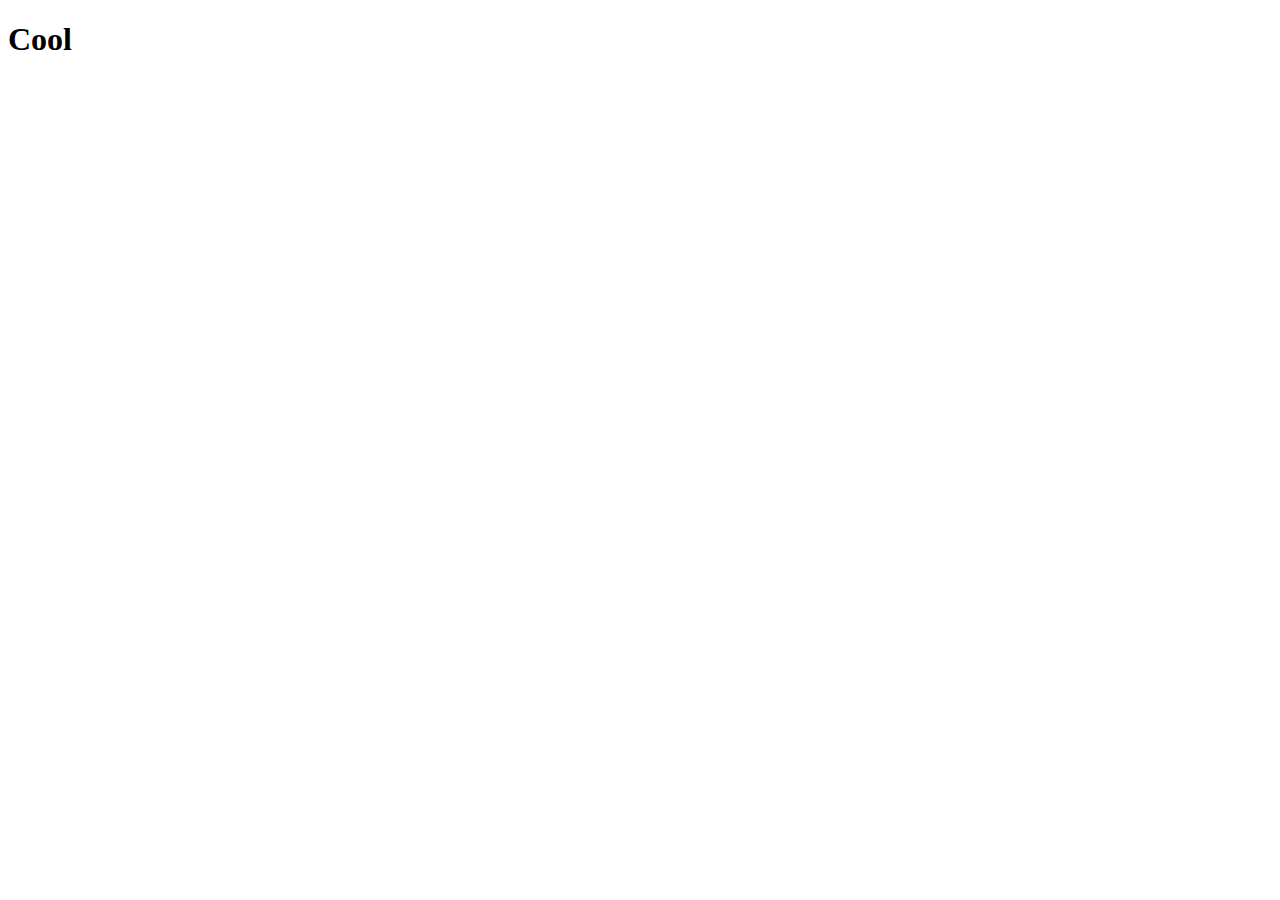
==== projet/frontend/forum/index.html @ 2163d8bb "Update" ====
<!DOCTYPE html>
<html lang="en">
<head>
    <meta charset="UTF-8">
    <meta name="viewport" content="width=device-width, initial-scale=1.0">
    <title>Document</title>
</head>
<body>
    <h1>Cool</h1>
</body>
</html>
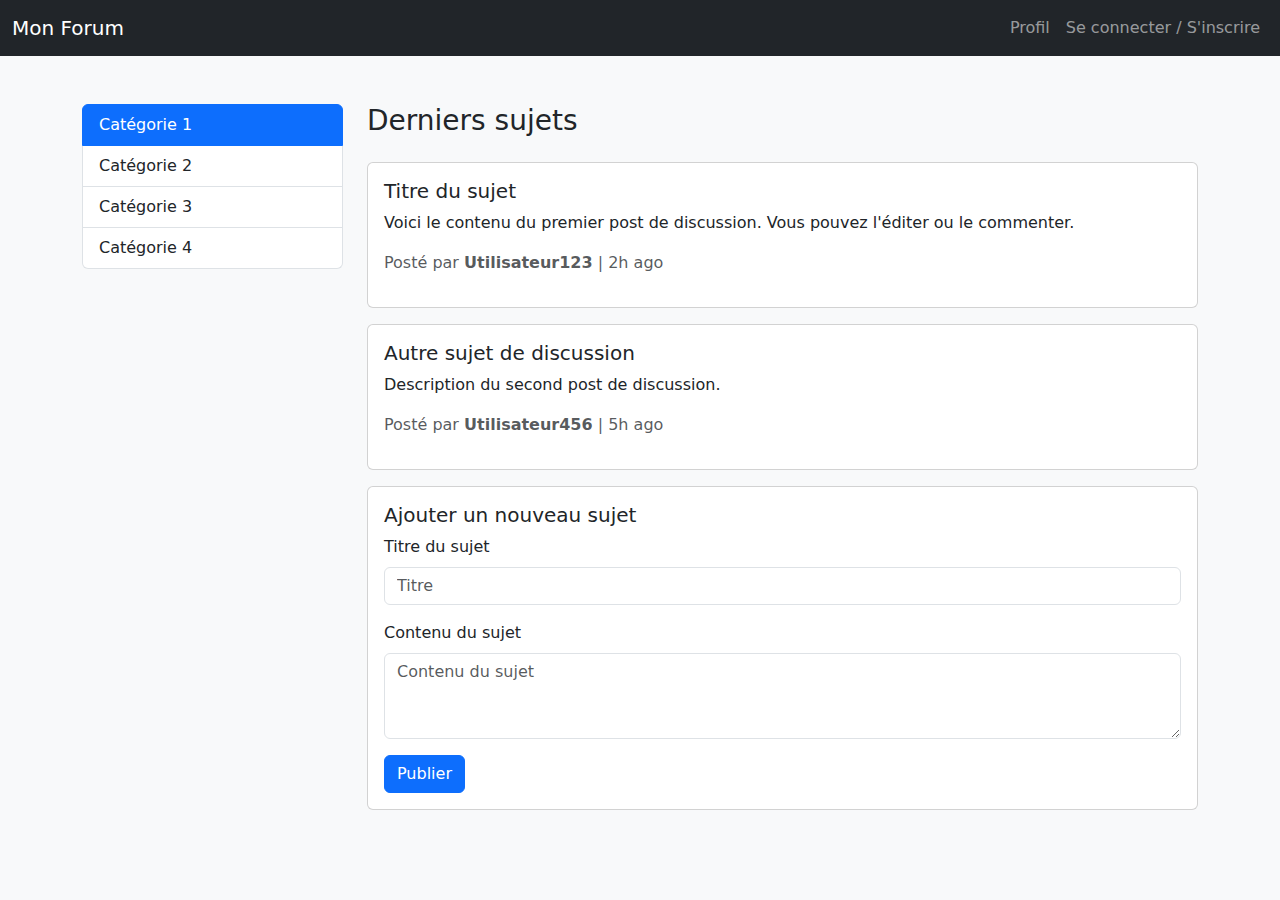
==== commit 961c4a58: "Ajout de la session" ====
--- a/projet/frontend/forum/index.html
+++ b/projet/frontend/forum/index.html
@@ -1,11 +1,110 @@
 <!DOCTYPE html>
-<html lang="en">
+<html lang="fr">
+
 <head>
     <meta charset="UTF-8">
-    <meta name="viewport" content="width=device-width, initial-scale=1.0">
-    <title>Document</title>
+    <meta name="viewport" content="width=device-width, initial-scale=1">
+    <title>Forum - Reddit-like</title>
+    <link href="https://cdn.jsdelivr.net/npm/bootstrap@5.3.3/dist/css/bootstrap.min.css" rel="stylesheet">
+    <script src="../jquery.js"></script>
+    <script src="script.js"></script>
 </head>
-<body>
-    <h1>Cool</h1>
+
+<body class="bg-light">
+
+    <!-- Navbar -->
+    <nav class="navbar navbar-expand-lg navbar-dark bg-dark">
+        <div class="container-fluid">
+            <a class="navbar-brand" href="#">Mon Forum</a>
+            <button class="navbar-toggler" type="button" data-bs-toggle="collapse" data-bs-target="#navbarNav"
+                aria-controls="navbarNav" aria-expanded="false" aria-label="Toggle navigation">
+                <span class="navbar-toggler-icon"></span>
+            </button>
+            <div class="collapse navbar-collapse" id="navbarNav">
+                <ul class="navbar-nav ms-auto">
+                    <li class="nav-item">
+                        <a class="nav-link" href="#">Profil</a>
+                    </li>
+                    <li class="nav-item">
+                        <a class="nav-link" connecte="false" href="#" id="connexion">Se connecter / S'inscrire</a>
+                    </li>
+                </ul>
+            </div>
+        </div>
+    </nav>
+
+    <!-- Forum Section -->
+    <div class="container py-5">
+        <div class="row">
+            <!-- Sidebar (pour les catégories, ou autre) -->
+            <div class="col-md-3">
+                <div class="list-group">
+                    <a href="#" class="list-group-item list-group-item-action active">Catégorie 1</a>
+                    <a href="#" class="list-group-item list-group-item-action">Catégorie 2</a>
+                    <a href="#" class="list-group-item list-group-item-action">Catégorie 3</a>
+                    <a href="#" class="list-group-item list-group-item-action">Catégorie 4</a>
+                </div>
+            </div>
+
+            <!-- Main Content -->
+            <div class="col-md-9">
+                <h3 class="mb-4">Derniers sujets</h3>
+
+                <!-- Post Example -->
+                <div class="card mb-3">
+                    <div class="card-body">
+                        <h5 class="card-title">Titre du sujet</h5>
+                        <p class="card-text">Voici le contenu du premier post de discussion. Vous pouvez l'éditer ou le
+                            commenter.</p>
+                        <p class="text-muted">Posté par <strong>Utilisateur123</strong> | 2h ago</p>
+
+                        <!-- Option admin (visible uniquement pour admin) -->
+                        <div class="admin-options" style="display: none">
+                            <a href="#" class="btn btn-warning">Supprimer</a>
+                            <a href="#" class="btn btn-secondary">Éditer</a>
+                        </div>
+                    </div>
+                </div>
+
+                <!-- Autres posts -->
+                <div class="card mb-3">
+                    <div class="card-body">
+                        <h5 class="card-title">Autre sujet de discussion</h5>
+                        <p class="card-text">Description du second post de discussion.</p>
+                        <p class="text-muted">Posté par <strong>Utilisateur456</strong> | 5h ago</p>
+
+                        <!-- Option admin (visible uniquement pour admin) -->
+                        <div class="admin-options" style="display: none;">
+                            <a href="#" class="btn btn-warning">Supprimer</a>
+                            <a href="#" class="btn btn-secondary">Éditer</a>
+                        </div>
+                    </div>
+                </div>
+
+                <!-- Ajouter un sujet -->
+                <div class="card">
+                    <div class="card-body">
+                        <h5 class="card-title">Ajouter un nouveau sujet</h5>
+                        <form>
+                            <div class="mb-3">
+                                <label for="postTitle" class="form-label">Titre du sujet</label>
+                                <input type="text" class="form-control" id="postTitle" placeholder="Titre">
+                            </div>
+                            <div class="mb-3">
+                                <label for="postContent" class="form-label">Contenu du sujet</label>
+                                <textarea class="form-control" id="postContent" rows="3" placeholder="Contenu du sujet"></textarea>
+                            </div>
+                            <button type="submit" class="btn btn-primary">Publier</button>
+                        </form>
+                    </div>
+                </div>
+            </div>
+        </div>
+    </div>
+
+    <script src="https://cdn.jsdelivr.net/npm/bootstrap@5.3.3/dist/js/bootstrap.bundle.min.js"></script>
+    <script src="script.js"></script>
+
 </body>
-</html>+
+</html>
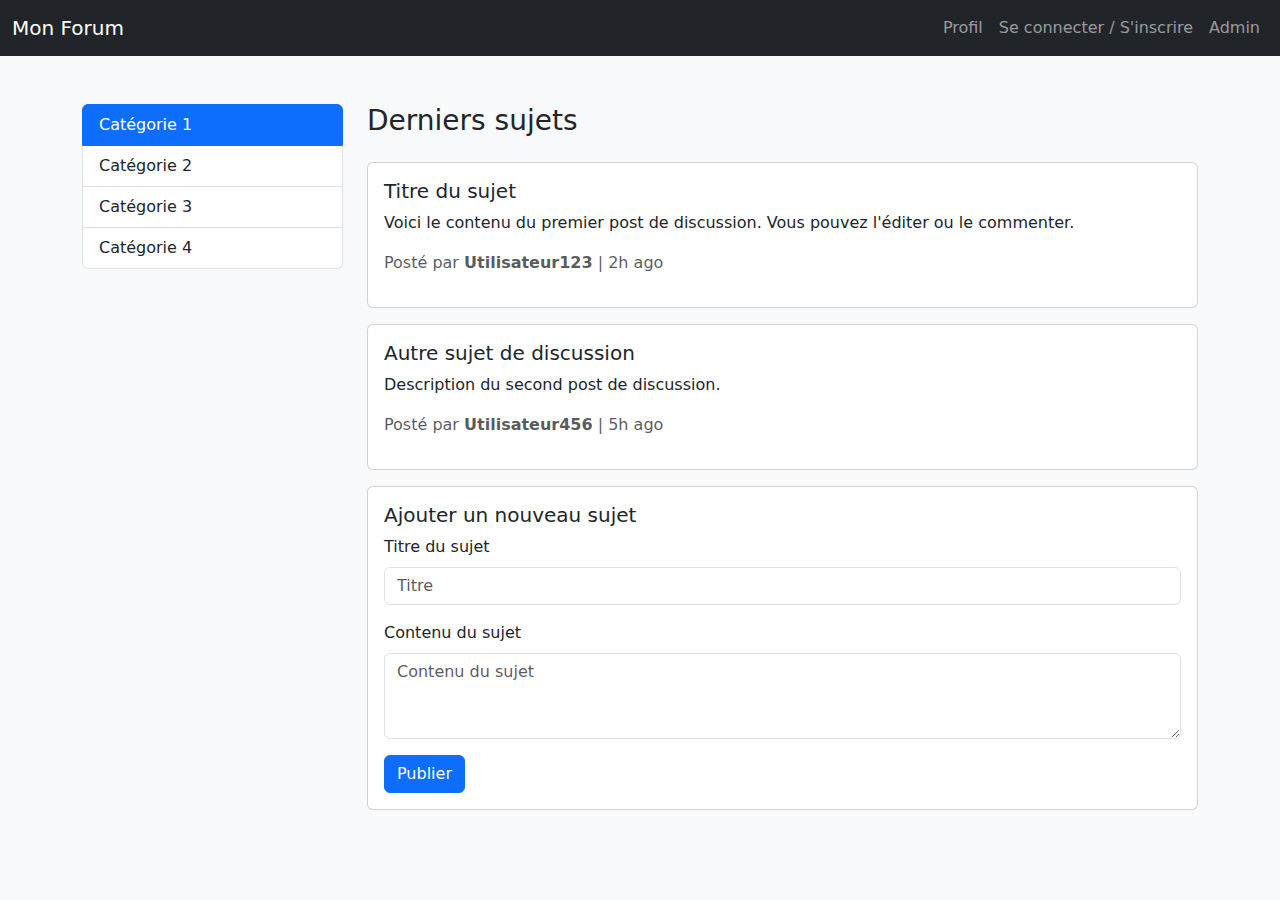
==== commit 3462b4a4: "Test redirection page" ====
--- a/projet/frontend/forum/index.html
+++ b/projet/frontend/forum/index.html
@@ -27,6 +27,9 @@
                     </li>
                     <li class="nav-item">
                         <a class="nav-link" connecte="false" href="#" id="connexion">Se connecter / S'inscrire</a>
+                    </li>
+                    <li class="nav-item">
+                        <a class="nav-link" href="#">Admin</a>
                     </li>
                 </ul>
             </div>
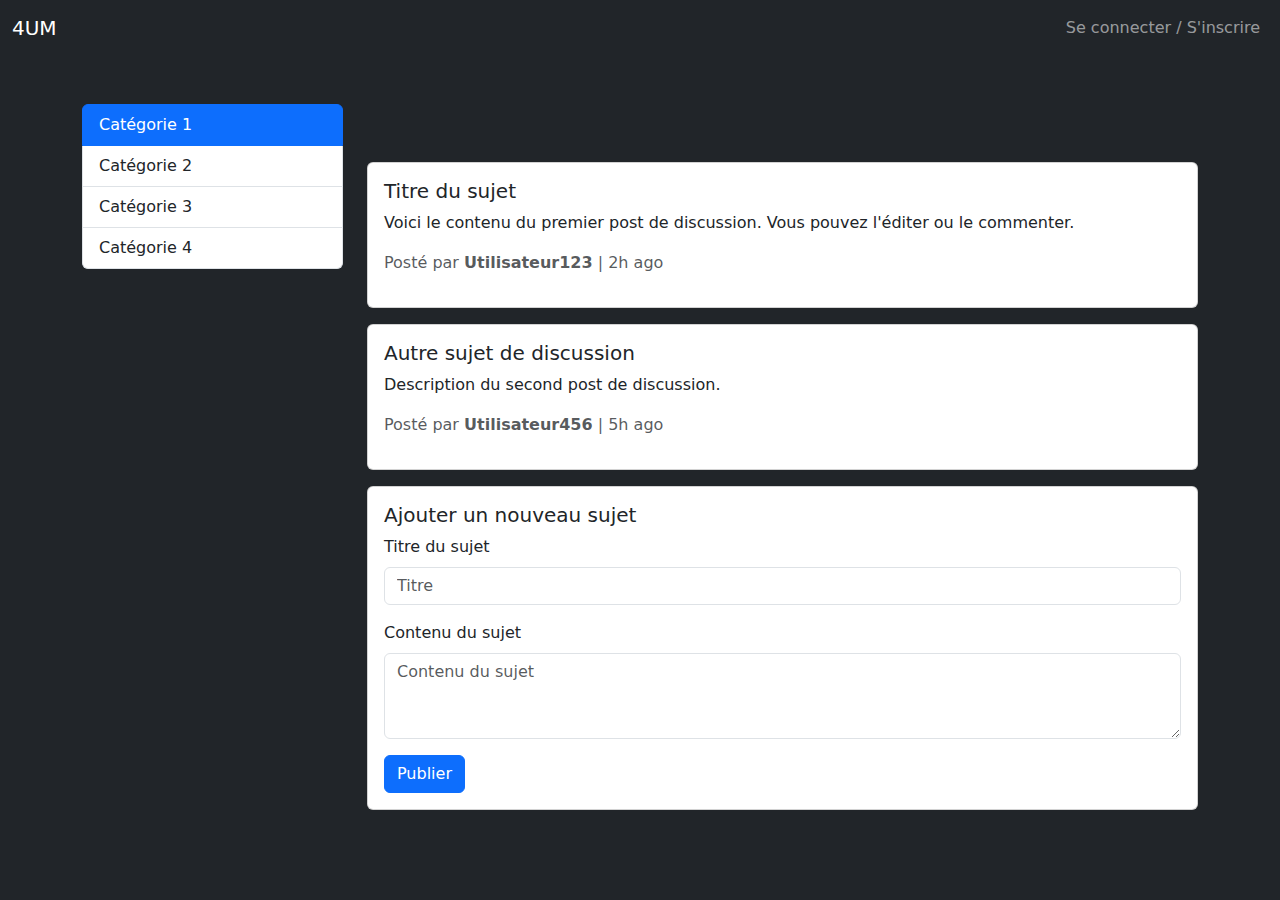
==== commit 72fa7029: "Update" ====
--- a/projet/frontend/forum/index.html
+++ b/projet/frontend/forum/index.html
@@ -4,18 +4,19 @@
 <head>
     <meta charset="UTF-8">
     <meta name="viewport" content="width=device-width, initial-scale=1">
-    <title>Forum - Reddit-like</title>
+    <title>4UM - Accueil</title>
+    <link rel="icon" type="image/png" href="../resources/logo.png">
     <link href="https://cdn.jsdelivr.net/npm/bootstrap@5.3.3/dist/css/bootstrap.min.css" rel="stylesheet">
     <script src="../jquery.js"></script>
     <script src="script.js"></script>
 </head>
 
-<body class="bg-light">
+<body class="bg-dark">
 
     <!-- Navbar -->
     <nav class="navbar navbar-expand-lg navbar-dark bg-dark">
         <div class="container-fluid">
-            <a class="navbar-brand" href="#">Mon Forum</a>
+            <a class="navbar-brand" href="../forum/index.html">4UM</a>
             <button class="navbar-toggler" type="button" data-bs-toggle="collapse" data-bs-target="#navbarNav"
                 aria-controls="navbarNav" aria-expanded="false" aria-label="Toggle navigation">
                 <span class="navbar-toggler-icon"></span>
@@ -23,13 +24,13 @@
             <div class="collapse navbar-collapse" id="navbarNav">
                 <ul class="navbar-nav ms-auto">
                     <li class="nav-item">
-                        <a class="nav-link" href="#">Profil</a>
+                        <a class="nav-link" href="profil.html" id="profil" style="display:none;">Profil</a>
                     </li>
                     <li class="nav-item">
-                        <a class="nav-link" connecte="false" href="#" id="connexion">Se connecter / S'inscrire</a>
+                        <a class="nav-link" connecte="false" href="../connexion/connexion.html" id="connexion">Se connecter / S'inscrire</a>
                     </li>
                     <li class="nav-item">
-                        <a class="nav-link" href="#">Admin</a>
+                        <a class="nav-link" href="../admin/admin.html" id="admin" style="display:none;">Admin</a>
                     </li>
                 </ul>
             </div>
@@ -41,7 +42,7 @@
         <div class="row">
             <!-- Sidebar (pour les catégories, ou autre) -->
             <div class="col-md-3">
-                <div class="list-group">
+                <div class="list-group" id="nav-categorie">
                     <a href="#" class="list-group-item list-group-item-action active">Catégorie 1</a>
                     <a href="#" class="list-group-item list-group-item-action">Catégorie 2</a>
                     <a href="#" class="list-group-item list-group-item-action">Catégorie 3</a>
@@ -104,10 +105,6 @@
             </div>
         </div>
     </div>
-
-    <script src="https://cdn.jsdelivr.net/npm/bootstrap@5.3.3/dist/js/bootstrap.bundle.min.js"></script>
-    <script src="script.js"></script>
-
 </body>
 
 </html>
